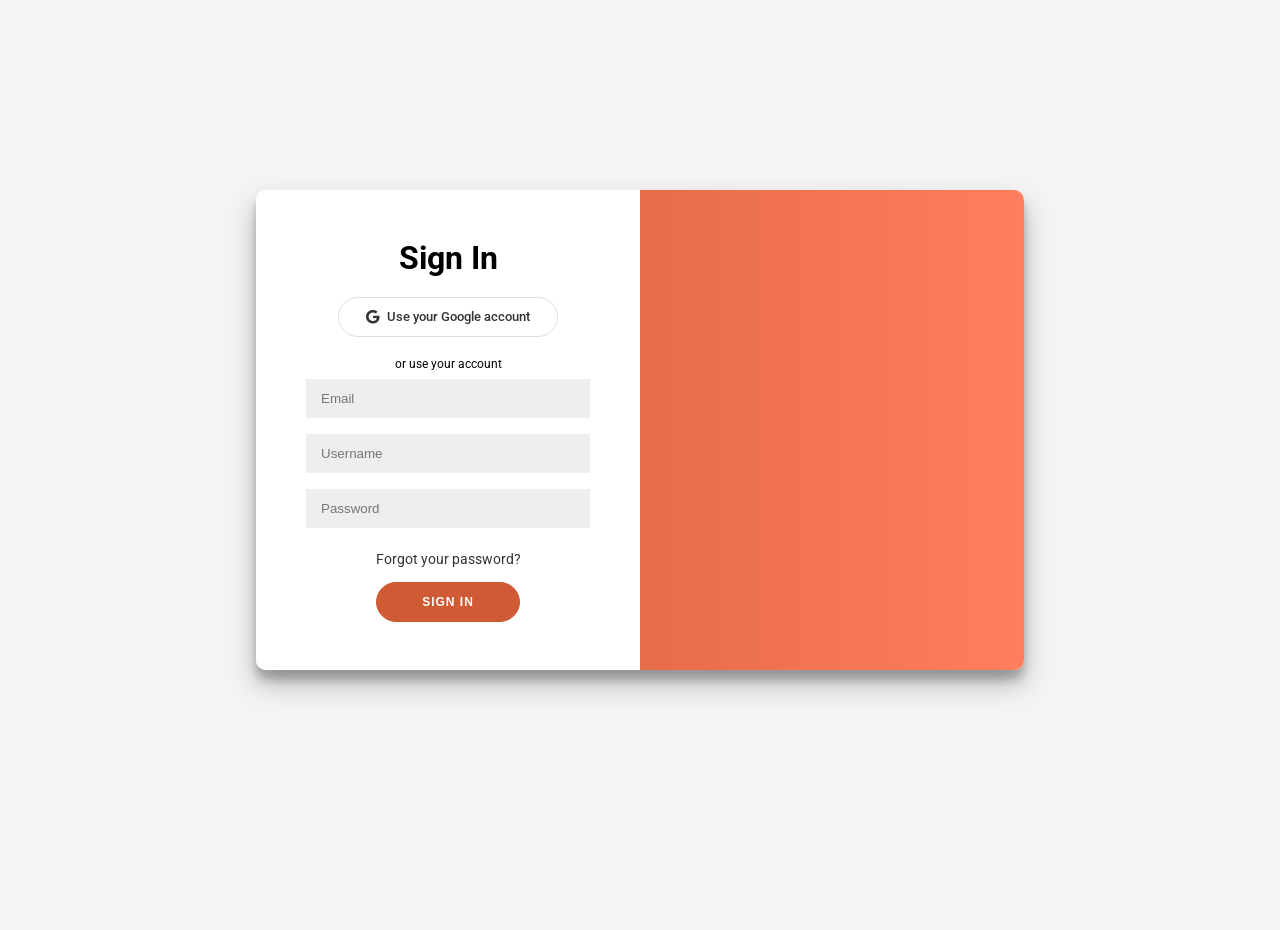
==== HTML/login.html @ 9bdcbca5 "Created the login page" ====
<!DOCTYPE html>
<html lang="en">
<head>
    <meta charset="UTF-8">
    <meta name="viewport" content="width=device-width, initial-scale=1.0">
    <title>SIGN UP/IN FORM | ENVY</title>
    <link rel="stylesheet" href="../CSS/style.css">
    <!-- font awesome -->
    <link rel="stylesheet" href="https://cdnjs.cloudflare.com/ajax/libs/font-awesome/5.15.3/css/all.min.css">
</head>
<body>
    <div class="container" id="container">
        <div class="form-container sign-up-container">
            <form action="#">
                <h1>Create Account</h1>
                <div class="social-container">
                    <a href="https://accounts.google.com/" class="social" target="_blank" rel="noopener noreferrer" aria-label="Continue with Google">
                        <i class="fab fa-google"></i>
                        <span>Use your Google account</span>
                    </a>
                </div>
                <span>or use email for registration</span>
                <input type="text" placeholder="Name" />
                <input type="text" placeholder="Username" />
                <input type="email" placeholder="Email" />
                <input type="password" placeholder="Password" />
                <button>Sign Up</button>
            </form>
        </div>

        <div class="form-container sign-in-container">
            <form action="#">
                <h1>Sign In</h1>
                <div class="social-container">
                    <a href="https://accounts.google.com/" class="social" target="_blank" rel="noopener noreferrer" aria-label="Continue with Google">
                        <i class="fab fa-google"></i>
                        <span>Use your Google account</span>
                    </a>
                </div>
                <span>or use your account</span>
                <input type="email" placeholder="Email" />
                <input type="text" placeholder="Username" />
                <input type="password" placeholder="Password" />
                <a href="#">Forgot your password?</a>
                <button>Sign In</button>
            </form>
        </div>

        <div class="overlay-container">
            <div class="overlay">
                <div class="overlay-panel overlay-left">
                    <h1>Welcome Back!</h1>
                    <p>To keep connected with us please login with your personal info</p>
                    <button class="ghost" id="signIn">Sign In</button>
                </div>
                <div class="overlay-panel overlay-right">
                    <h1>Hello, Employee!</h1>
                    <p>Enter your personal details and start yourjourney with us</p>
                    <button class="ghost" id="signUp">Sign Up</button>
                </div>
            </div>
        </div>
    </div>

    <script src="../JS/script.js"></script>
</body>
</html>
---- CSS/style.css ----
@import url('https://fonts.googleapis.com/css2?family=Roboto:wght@400;700&display=swap');

*{
    box-sizing: border-box;
}

body{
    background-color: #f4f4f4;
    display: flex;
    justify-content: center;
    align-items: center;
    flex-direction: column;
    font-family: 'Roboto', sans-serif;
    height: 100vh;
    margin: -20px 0 50px;
    overflow: hidden;

}

h1{
    font-weight: bold;
    margin: 0;
}

h2{
    text-align: center;
}

p{
    font-size: 14px;
    font-weight: 100;
    line-height: 20px;
    letter-spacing: 0.5px;
    margin: 20px 0 30px;
}

span{
    font-size: 12px;
}

a{
    color: #333;
    font-size: 14px;
    text-decoration: none;
    margin: 15px 0;
}

button {
    border-radius: 20px;
    border: 1px solid #D05A34;
    background-color: #D05A34;
    color: #fff;
    font-size: 12px;
    font-weight: bold;
    padding: 12px 45px;
    letter-spacing: 1px;
    text-transform: uppercase;
    transition: transform 80ms ease-in;

}
button:active{
    transform: scale(0.95);
}

button:focus{
    outline: none;
}

button.ghost{
    background-color: transparent;
    border-color: #fff;
}

form{
    background-color: #fff;
    display: flex;
    align-items: center;
    justify-content: center;
    flex-direction: column;
    padding: 0 50px;
    height: 100%;
    text-align: center;
}

input{
    background-color: #eee;
    border: none;
    padding: 12px 15px;
    margin: 8px 0;
    width: 100%;
}

.container{
    background-color: #fff;
    border-radius: 10px;
    box-shadow: 0 14px 28px rgba(0,0,0,0.25), 
                0 10px 10px rgba(0,0,0,0.22);
    position: relative;
    overflow: hidden;
    width: 768px;
    max-width: 100%;
    min-height: 480px;
}

.form-container{
    position: absolute;
    top: 0;
    height: 100%;
    width: 50%;
    transition: all 0.6s ease-in-out;
}

.sign-in-container{
    left: 0;
    z-index: 2;
}

.container.right-panel-active .sign-in-container{
    transform: translateX(100%);
}

.sign-up-container{
    left: 0;
    width: 50%;
    opacity: 0;
    z-index: 1;
}

.container.right-panel-active .sign-up-container{
    transform: translateX(100%);
    opacity: 1;
    z-index: 5;
    animation: show 0.6s;
}

@keyframes show{
    0%, 49.99%{
        opacity: 0;
        z-index: 1;
    }
    50%, 100%{
        opacity: 1;
        z-index: 5;
    }
}

.overlay-container{
    position: absolute;
    top: 0;
    left: 50%;
    width: 50%;
    height: 100%;
    overflow: hidden;
    transition: transform 0.6s ease-in-out;
    z-index: 100;
}

.container.right-panel-active .overlay-container{
    transform: translateX(-100%);
}

.overlay{
    background: #D05A34;
    background: -webkit-linear-gradient(to right, #D05A34, #FF7E5F);
    background: linear-gradient(to right, #D05A34, #FF7E5F);
    background-repeat: no-repeat;
    background-size: cover;
    background-position: 0 0;
    color: #fff;
    position: relative;
    left: -100%;
    height: 100%;
    width: 200%;
    transition: transform 0.6s ease-in-out;
     transform: translateX(0);
}

.container.right-panel-active .overlay{
    transform: translateX(50%);
}

.overlay-panel{
    position: absolute;
    display: flex;
    align-items: center;
    justify-content: center;
    flex-direction: column;
    padding: 0 40px;
    text-align: center;
    top: 0;
    height: 100%;
    width: 50%;
    transform: translateX(0);
    transition: transform 0.6s ease-in-out;
}

.overlay-left{
    transform: translateX(-20%);
}

.container.right-panel-active .overlay-left{
    transform: translateX(0);
}

.container.right-panel-active .overlay-right{
    transform: translateX(20%);
}

.social-container{
    margin: 20px 0;
}

.social-container a{
    border: 1px solid #DDDDDD;
    border-radius: 20px;
    display: inline-flex;
    justify-content: center;
    align-items: center;
    gap: 8px;
    margin: 0 5px;
    padding: 0 18px;
    height: 40px;
    min-width: 220px;
    color: #333;
    font-weight: 500;
}

.social-container a span {
    font-size: 13px;
    margin: 0;
}
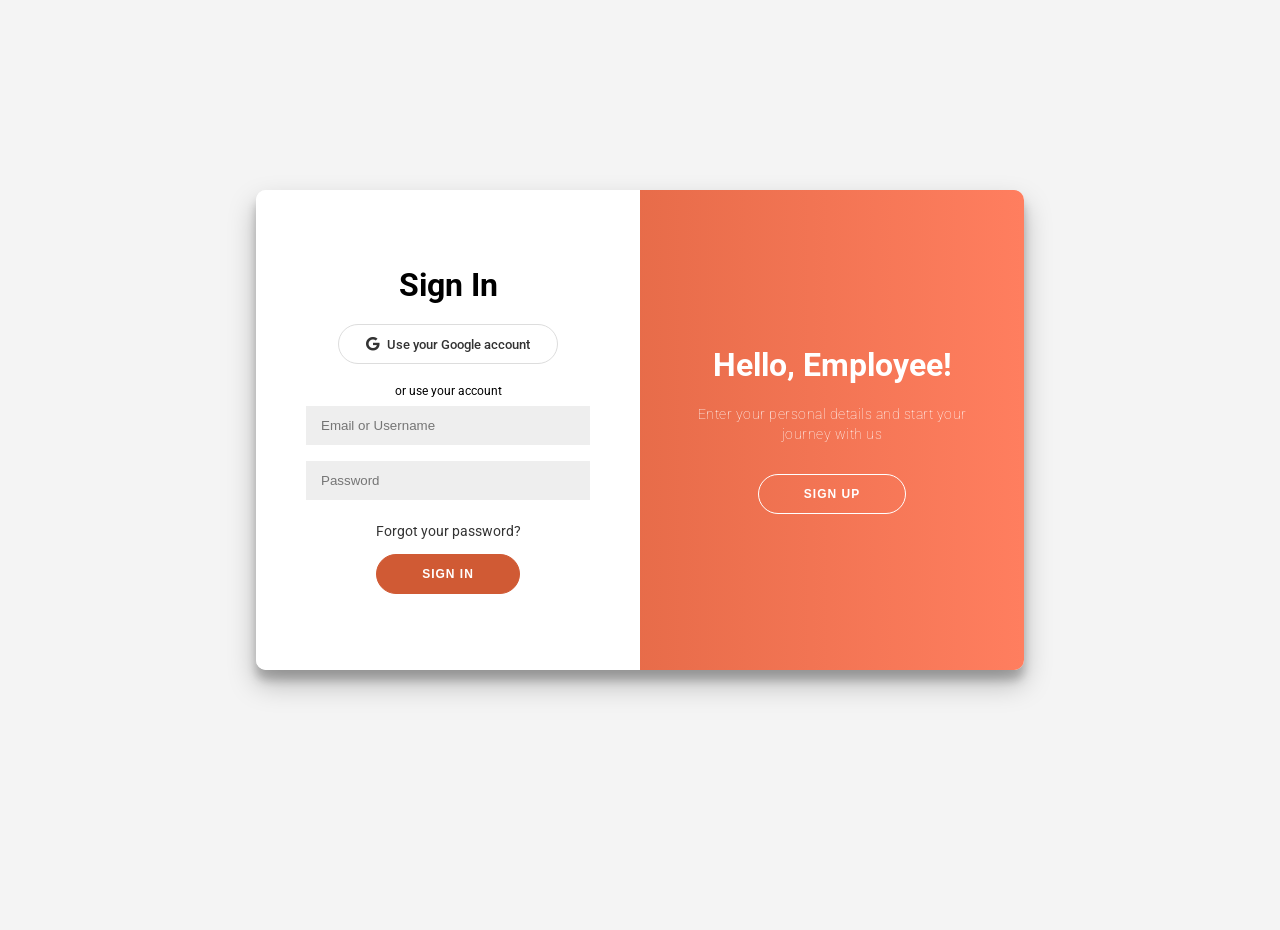
==== commit 42ed8c77: "employee side done" ====
--- a/HTML/login.html
+++ b/HTML/login.html
@@ -10,8 +10,9 @@
 </head>
 <body>
     <div class="container" id="container">
+        <!-- Sign-up form panel -->
         <div class="form-container sign-up-container">
-            <form action="#">
+            <form action="#" id="signUpForm">
                 <h1>Create Account</h1>
                 <div class="social-container">
                     <a href="https://accounts.google.com/" class="social" target="_blank" rel="noopener noreferrer" aria-label="Continue with Google">
@@ -28,8 +29,9 @@
             </form>
         </div>
 
+        <!-- Sign-in form panel -->
         <div class="form-container sign-in-container">
-            <form action="#">
+            <form action="#" id="signInForm">
                 <h1>Sign In</h1>
                 <div class="social-container">
                     <a href="https://accounts.google.com/" class="social" target="_blank" rel="noopener noreferrer" aria-label="Continue with Google">
@@ -38,14 +40,14 @@
                     </a>
                 </div>
                 <span>or use your account</span>
-                <input type="email" placeholder="Email" />
-                <input type="text" placeholder="Username" />
+                <input type="text" placeholder="Email or Username" />
                 <input type="password" placeholder="Password" />
                 <a href="#">Forgot your password?</a>
                 <button>Sign In</button>
             </form>
         </div>
 
+        <!-- Sliding welcome panel for switching forms -->
         <div class="overlay-container">
             <div class="overlay">
                 <div class="overlay-panel overlay-left">
@@ -55,13 +57,14 @@
                 </div>
                 <div class="overlay-panel overlay-right">
                     <h1>Hello, Employee!</h1>
-                    <p>Enter your personal details and start yourjourney with us</p>
+                    <p>Enter your personal details and start your journey with us</p>
                     <button class="ghost" id="signUp">Sign Up</button>
                 </div>
             </div>
         </div>
     </div>
 
+    <!-- Shared page JavaScript -->
     <script src="../JS/script.js"></script>
 </body>
 </html>
--- a/CSS/style.css
+++ b/CSS/style.css
@@ -1,5 +1,22 @@
 @import url('https://fonts.googleapis.com/css2?family=Roboto:wght@400;700&display=swap');
 
+/* Shared colors, spacing, and component values */
+:root{
+    --red:#D05A34;
+    --red-dark:#B84725;
+    --red-light:#FCEDE8;
+    --navy:#333333;
+    --navy-soft:#555555;
+    --bg-panel:#EEEEEE;
+    --bg-page:#F4F4F4;
+    --white:#FFFFFF;
+    --text-muted:#8A8D9B;
+    --border:#DDDDDD;
+    --radius:16px;
+    --shadow:0 6px 18px rgba(20,20,40,0.05);
+}
+
+/* Login page base styles */
 *{
     box-sizing: border-box;
 }
@@ -90,6 +107,7 @@
     width: 100%;
 }
 
+/* Login form layout and sliding transition */
 .container{
     background-color: #fff;
     border-radius: 10px;
@@ -195,7 +213,12 @@
 }
 
 .overlay-left{
+    left: 0;
     transform: translateX(-20%);
+}
+
+.overlay-right{
+    right: 0;
 }
 
 .container.right-panel-active .overlay-left{
@@ -228,4 +251,372 @@
 .social-container a span {
     font-size: 13px;
     margin: 0;
+}
+
+/* Employee dashboard */
+.app{display:grid;grid-template-columns:260px minmax(0,1fr) 300px;min-height:100vh;background:var(--bg-page);color:var(--navy);font-family:'Inter','Roboto',sans-serif}
+body:has(.app){display:block;height:auto;margin:0;overflow:auto}
+.app main{padding:28px 36px 40px;overflow-x:hidden}.app button,.app input{font-family:inherit}.sidebar,.users-panel{background:var(--white)}
+.sidebar{position:sticky;top:0;height:100vh;padding:28px 20px;display:flex;flex-direction:column;align-self:start;border-right:1px solid var(--border);overflow-y:auto}.logo{display:flex;align-items:center;padding:0 8px;margin-bottom:36px}.logo img{display:block;width:min(100%,190px);height:auto;max-height:58px;object-fit:contain;object-position:left center}
+#nav{display:flex;flex-direction:column;gap:3px;flex:1}.app .nav-item{display:flex;align-items:center;gap:13px;padding:11px 14px;border-radius:8px;color:var(--navy-soft);font-size:15px;font-weight:500;cursor:pointer;text-decoration:none}.app .nav-item:hover{background:#F5F5F7}.app .nav-item svg{width:19px;height:19px;stroke:#7A7D8D}.app .nav-item.active{background:var(--red-light);color:var(--red);font-weight:700}.app .nav-item.active svg{stroke:var(--red)}
+.user-card{display:flex;align-items:center;gap:12px;flex-shrink:0;padding-top:18px;border-top:1px solid var(--border);margin-top:16px}.app .avatar{width:38px;height:38px;border-radius:50%;background:linear-gradient(135deg,#3a3f55,#20233a);position:relative;flex-shrink:0}.app .status-dot{width:9px;height:9px;border-radius:50%;background:#2ECC71;position:absolute;bottom:0;right:0;border:2px solid var(--white)}.user-meta{flex:1}.user-meta .name{font-weight:700}.user-meta .id{font-size:12px;color:var(--text-muted)}.user-icons{display:flex;gap:6px;color:var(--text-muted)}.user-icons svg{width:17px;height:17px;stroke:currentColor}
+.topbar{display:flex;align-items:center;justify-content:space-between;margin-bottom:28px}.breadcrumb{font-size:12px;font-weight:700;letter-spacing:1px;color:var(--text-muted)}.breadcrumb .sep{color:#C7C8D0}.top-actions{display:flex;align-items:center;gap:14px}.search{display:flex;align-items:center;gap:8px;background:var(--white);border:1px solid var(--border);border-radius:8px;padding:9px 14px;width:220px}.search input{border:0;outline:0;width:100%;background:transparent;color:var(--navy)}.search svg{width:16px;height:16px;stroke:#B7B9C4}.icon-btn{width:18px;height:18px;padding:9px;box-sizing:content-box;stroke:var(--navy-soft)}
+.stats{display:grid;grid-template-columns:repeat(4,1fr);gap:18px;margin-bottom:24px}.stat-card,.panel,.calendar-panel{background:var(--white);border:1px solid var(--border);border-radius:14px;box-shadow:var(--shadow)}.stat-card{padding:20px;display:flex;align-items:center;gap:16px}.stat-icon{width:46px;height:46px;border-radius:12px;background:var(--red-light);display:flex;align-items:center;justify-content:center}.stat-icon svg{width:20px;height:20px;stroke:var(--red)}.stat-value{font-size:24px;font-weight:800}.stat-label{font-weight:600}.stat-sub{font-size:12px;color:var(--text-muted)}
+.content-row{display:grid;grid-template-columns:minmax(0,1fr) 380px;gap:18px;margin-bottom:18px}.panel{padding:24px}.panel h2{margin:0 0 18px;font-size:17px}.task-item{border-left:3px solid var(--red);padding:3px 0 3px 14px;margin-bottom:18px}.task-title{font-weight:700}.task-time{font-size:13px;color:var(--text-muted)}.view-all{float:right;color:var(--red);font-weight:700;text-decoration:none}.calendar-panel{padding:22px;display:flex;align-items:center;justify-content:center}.cal-inner{width:100%;background:var(--bg-page);border-radius:8px;padding:16px 18px 20px}.cal-header{display:flex;align-items:center;justify-content:space-between;margin-bottom:14px}.cal-header button{border:0;background:transparent;color:#B7B9C4;font-size:16px;cursor:pointer}.cal-grid{display:grid;grid-template-columns:repeat(7,1fr);row-gap:8px;text-align:center}.cal-grid .dow{font-size:10px;font-weight:700;color:#B7B9C4}.cal-grid .day{padding:7px 0;border-radius:50%}.cal-grid .day.muted{color:#D0D1D8}.cal-grid .day.today{background:var(--red);color:var(--white);font-weight:700}
+.tickets-panel{grid-column:1/-1}.app table{width:100%;border-collapse:separate;border-spacing:0}.app thead th{background:var(--red);color:var(--white);text-align:left;padding:13px 16px;font-size:12px}.app tbody td{padding:14px 16px;border-bottom:1px solid var(--border);font-size:14px}.status-pill{display:inline-flex;padding:5px 11px;border-radius:20px;font-size:12px;font-weight:700}.status-new{background:#E4EEFF;color:#2F6FEB}.status-open{background:#FDF3D6;color:#C99A11}.status-progress{background:#FCE3E3;color:var(--red)}.status-close{background:#DDF5E7;color:#1FA157}.users-panel{padding:28px 22px;border-left:1px solid var(--border)}.users-group{margin-bottom:26px}.users-group h3{font-size:12px;color:#B7B9C4;margin:0 0 14px}.user-row{display:flex;align-items:center;gap:12px;padding:7px 8px}.user-row .avatar{width:34px;height:34px}.user-row span{font-size:14px;font-weight:600}.user-row .status-dot.busy{background:#F2994A}.user-row .status-dot.off{background:#C7C8D0}
+.cal-page-title,.files-page-title{color:var(--navy);font-weight:800}.cal-page-title{text-align:center}.cal-legend{display:flex;justify-content:center;gap:24px;margin-bottom:20px}.cal-legend-item{display:flex;align-items:center;gap:8px;font-size:13px}.cal-legend-swatch{width:12px;height:12px;border-radius:4px}.cal-legend-swatch.regular,.cal-cell.holiday-regular{background:#F97066}.cal-legend-swatch.special,.cal-cell.holiday-special{background:#FDBA74}.cal-full-table{width:100%;background:var(--white);table-layout:fixed;border:1px solid var(--border)}.cal-cell{height:112px;vertical-align:top;padding:10px 12px;border:1px solid var(--border)}.cal-cell.muted{background:#FAFAFB;color:#C7C8D0}.cal-cell-date{font-weight:600}.cal-cell-today{display:inline-flex;align-items:center;justify-content:center;width:26px;height:26px;border-radius:50%;background:var(--navy);color:var(--white)}.cal-cell-event{margin-top:6px;font-size:12px;font-weight:700}.cal-nav-arrows{display:flex;justify-content:center;gap:20px;margin-top:22px}.cal-arrow-btn{width:38px;height:38px;border:0;border-radius:50%;background:var(--white);color:var(--red);cursor:pointer}
+.files-page-title{font-size:30px}.storage-banner,.file-row,.tickets-header-bar{background:var(--white);border:1px solid var(--border);border-radius:14px}.storage-banner{display:flex;align-items:center;max-width:780px;margin-bottom:22px;overflow:hidden}.storage-bar-track{width:110px;height:64px;background:var(--red)}.storage-text{padding:0 22px;font-weight:600}.files-actions,.files-buttons{display:flex;gap:12px;margin-bottom:22px}.files-action-btn{width:50px;height:50px;border:0;border-radius:8px;background:var(--red);color:var(--white)}.files-action-btn svg{width:21px;height:21px}.files-list-wrap{background:var(--bg-panel);border-radius:18px;padding:12px;margin-bottom:22px}.files-list{display:flex;flex-direction:column;gap:10px}.file-row{display:flex;align-items:center;gap:16px;padding:14px 18px}.file-icon{width:38px;height:38px;border-radius:9px;display:flex;align-items:center;justify-content:center;font-size:10px;font-weight:800}.file-meta{flex:1}.file-name{font-weight:700}.file-sub{font-size:12px;color:var(--text-muted)}.file-menu-btn{border:0;background:transparent;color:#B7B9C4}.file-menu-btn svg{width:19px;height:19px}.btn-save,.btn-cancel,.create-ticket-btn{border:0;border-radius:8px;background:var(--red);color:var(--white);padding:13px 26px;font-weight:700}
+.tickets-header-bar{display:flex;justify-content:space-between;align-items:center;max-width:520px;padding:16px 20px;margin-bottom:24px}.tickets-header-title{font-size:18px;font-weight:800}.tickets-full-table{border-spacing:0 10px}.tickets-full-table thead th{background:transparent;color:var(--red)}.tickets-full-table tbody tr{background:var(--white)}.status-dot-cell{display:inline-block;width:20px;height:20px;border-radius:50%}.status-green{background:#2ECC71}.status-orange{background:#F2994A}.status-red{background:#EB4B4B}.ticket-edit-btn{width:32px;height:32px;border:0;border-radius:50%;background:var(--navy);color:var(--white)}
+.msg-shell,.company-detail-shell{display:grid;min-height:0;height:calc(100vh - 160px);background:var(--white);border:1px solid var(--border);border-radius:18px;overflow:hidden}.msg-shell{grid-template-columns:280px 1fr}.msg-sidebar,.company-channel-sidebar{min-height:0;background:var(--bg-page);padding:18px 14px;border-right:1px solid var(--border);overflow-y:auto}.msg-find-input{width:100%;padding:10px 14px;border:1px solid var(--border);border-radius:8px}.msg-nav-item,.msg-dm-row{display:flex;align-items:center;gap:10px;padding:10px;border-radius:8px;cursor:pointer}.msg-nav-item.active,.msg-dm-row.active{background:var(--white);color:var(--red)}.msg-dm-header{display:flex;justify-content:space-between;margin:20px 6px 10px;font-size:11px;color:#A5A7B3}.msg-dm-list{display:flex;flex-direction:column;gap:2px}.msg-dm-avatar{width:38px;height:38px;border-radius:50%;position:relative}.msg-dm-name{font-weight:700}.msg-dm-sub{font-size:12px;color:var(--text-muted)}.msg-panel,.company-channel-main{display:flex;flex-direction:column;min-width:0;min-height:0;background:var(--bg-page)}.msg-panel-topbar{display:flex;justify-content:space-between;padding:15px 22px;background:var(--white);border-bottom:1px solid var(--border)}.msg-panel-body,.channel-messages{min-height:0;flex:1;overflow-y:auto;padding:36px}.msg-intro-avatar{width:76px;height:76px;border-radius:50%;background:linear-gradient(135deg,#D9455F,#8A2A3A)}.msg-intro-name{font-size:26px;font-weight:800;margin-top:16px}.msg-panel-input-row{display:flex;gap:12px;padding:16px 22px}.msg-input{flex:1;padding:12px 16px;border:1px solid var(--border);border-radius:8px}
+.companies-grid{display:grid;grid-template-columns:repeat(2,1fr);gap:22px;max-width:1100px}.company-card{background:var(--white);border:1px solid var(--border);border-radius:14px;overflow:hidden;cursor:pointer}.company-card-banner{height:200px;display:flex;flex-direction:column;align-items:center;justify-content:center;gap:6px}.company-card-banner-title{color:var(--white);font-size:26px;font-weight:800}.company-card-banner-sub{color:rgba(255,255,255,.85);font-size:11px;font-weight:700;letter-spacing:2px}.company-card-footer{background:var(--bg-panel);padding:16px 20px;text-align:center;font-weight:800}.company-detail-shell{grid-template-columns:300px 1fr}.company-banner-card{padding:26px 16px;text-align:center}.channel-groups{padding:14px 10px}.channel-group-label{padding:6px 10px;font-size:11px;color:#A5A7B3}.channel-item{display:flex;align-items:center;gap:9px;padding:8px 10px;border-radius:8px;cursor:pointer}.channel-item.active{background:var(--white)}.channel-icon{width:16px;height:16px}.channel-item-name{flex:1}.channel-badge{background:var(--red);color:var(--white);padding:2px 6px;border-radius:8px;font-size:10px}.channel-header{padding:28px 32px 18px;border-bottom:1px solid var(--border)}.channel-header h2{margin:0 0 8px}.channel-header p{margin:0;color:var(--navy-soft)}.channel-msg{display:flex;gap:14px}.channel-msg-avatar{width:40px;height:40px;border-radius:50%}.channel-msg-meta{display:flex;gap:8px;align-items:center}.channel-msg-author{font-weight:700}.channel-msg-time,.channel-msg-edited{font-size:11px;color:var(--text-muted)}.channel-embed{max-width:560px;padding:14px 18px;background:var(--navy);color:#DCDDE6;border-left:4px solid var(--red)}.channel-mention{color:#FF8A9B}.channel-tag-row{display:flex;gap:8px;flex-wrap:wrap;margin-top:12px}.channel-tag-btn{border:0;border-radius:8px;padding:8px 14px;background:var(--navy-soft);color:var(--white)}.channel-input-row{padding:14px 32px 20px}.channel-input-row span{display:block;padding:12px 16px;background:var(--white);border:1px solid var(--border);border-radius:8px;color:var(--text-muted)}
+@media (max-width:1200px){.app{grid-template-columns:220px 1fr}.app .users-panel{display:none}}@media (max-width:900px){.app{grid-template-columns:1fr}.app .sidebar{display:none}.app main{padding:20px}.content-row{grid-template-columns:1fr}.stats{grid-template-columns:repeat(2,1fr)}.companies-grid{grid-template-columns:1fr}.company-detail-shell,.msg-shell{grid-template-columns:1fr;height:calc(100vh - 120px);min-height:0}.company-channel-sidebar,.msg-sidebar{display:none}.cal-cell{height:70px;padding:6px 8px}.storage-banner{flex-direction:column;align-items:stretch}.storage-bar-track{width:100%;height:36px}}
+
+/* Responsive dashboard layout */
+.app main{min-width:0;min-height:100vh}
+.page{min-width:0}
+.panel,.calendar-panel,.stat-card,.company-card,.tickets-header-bar,.storage-banner{transition:border-color .2s ease,box-shadow .2s ease}
+.panel:hover,.calendar-panel:hover,.stat-card:hover,.company-card:hover{border-color:#D4D5DC;box-shadow:0 10px 26px rgba(20,20,40,.08)}
+.app button{cursor:pointer}
+.app button:focus-visible,.app .nav-item:focus-visible{outline:3px solid rgba(208,90,52,.22);outline-offset:2px}
+.tickets-panel,.tickets-full-table{max-width:100%;overflow-x:auto}
+.tickets-panel table,.tickets-full-table{min-width:680px}
+.cal-full-table{min-width:680px}
+.files-list-wrap{max-width:100%;overflow-x:auto}
+
+/* Messages page */
+/*
+.msg-shell,.company-detail-shell{display:grid;min-height:0;height:calc(100vh - 160px);background:var(--white);border:1px solid var(--border);border-radius:18px;overflow:hidden}.msg-shell{grid-template-columns:280px 1fr}.msg-sidebar,.company-channel-sidebar{min-height:0;background:var(--bg-page);padding:18px 14px;border-right:1px solid var(--border);overflow-y:auto}.msg-find-input{width:100%;padding:10px 14px;border:1px solid var(--border)}
+*/
+.msg-shell{box-shadow:0 12px 30px rgba(20,20,40,.06)}
+.msg-nav-item svg,.msg-panel-actions>svg,.msg-panel-search svg,.msg-input-actions svg{width:18px;height:18px;flex:0 0 18px;stroke:currentColor}
+.msg-sidebar{color:var(--navy-soft)}
+.msg-find-input,.msg-panel-search input{font-size:13px;outline:0}
+.msg-nav-item{font-size:13px;font-weight:600}
+.msg-nav-item.active{box-shadow:0 1px 3px rgba(20,20,40,.05)}
+.msg-dm-row{min-height:56px;font-size:13px}
+.msg-dm-row:hover{background:rgba(255,255,255,.7)}
+.msg-panel{background:#FAFAFC}
+.msg-panel-topbar{align-items:center;min-height:60px;box-shadow:0 1px 0 rgba(20,20,40,.03)}
+.msg-panel-title{display:flex;align-items:center;gap:6px;font-size:15px;font-weight:700;white-space:nowrap}
+.msg-at{color:var(--red);font-weight:800}
+.msg-online-dot{width:8px;height:8px;border-radius:50%;background:#2ECC71}
+.msg-panel-actions{display:flex;align-items:center;gap:14px;color:var(--text-muted)}
+.msg-panel-actions>svg{cursor:pointer}
+.msg-panel-actions>svg:hover{color:var(--red)}
+.msg-panel-search{display:flex;align-items:center;gap:8px;width:138px;padding:8px 10px;border:1px solid var(--border);border-radius:8px;background:var(--bg-page)}
+.msg-panel-search input{width:100%;padding:0;margin:0;background:transparent;border:0;color:var(--navy)}
+.msg-panel-search svg{width:15px;height:15px;flex-basis:15px}
+.msg-panel-body{display:flex;align-items:center;background:linear-gradient(180deg,#FAFAFC 0%,#F5F5F8 100%)}
+.msg-intro{width:100%;max-width:520px;padding:28px 0}
+.msg-intro-avatar{width:72px;height:72px;box-shadow:0 8px 18px rgba(45,35,70,.16)}
+.msg-intro-name{font-size:24px;color:var(--navy);line-height:1.1}
+.msg-intro-sub{max-width:420px;margin-top:10px;color:var(--text-muted);line-height:1.6}
+.msg-intro-row{display:flex;align-items:center;gap:10px;flex-wrap:wrap;margin-top:20px}
+.msg-mutual-avatars{display:flex}
+.mutual-dot{width:22px;height:22px;border:2px solid var(--bg-page);border-radius:50%;margin-left:-5px}
+.mutual-dot:first-child{margin-left:0}
+.msg-mutual-text,.msg-dot-sep{color:var(--text-muted);font-size:12px}
+.msg-add-friend-btn,.msg-block-btn{border:0;border-radius:7px;padding:8px 12px;font-size:11px;letter-spacing:.3px;text-transform:none}
+.msg-add-friend-btn{background:var(--red);color:var(--white)}
+.msg-block-btn{background:#E8E8ED;color:var(--navy-soft)}
+.msg-panel-input-row{align-items:center;border-top:1px solid var(--border);background:var(--white)}
+.msg-plus-btn{width:34px;height:34px;padding:0;border:0;border-radius:50%;background:var(--red);color:var(--white);font-size:20px;line-height:1}
+.msg-input{margin:0;background:var(--bg-page);font-size:13px;outline:0}
+.msg-input:focus,.msg-find-input:focus,.msg-panel-search:focus-within{border-color:#D9A08E;box-shadow:0 0 0 3px rgba(208,90,52,.08)}
+.msg-input-actions{display:flex;align-items:center;gap:12px;color:var(--text-muted)}
+.msg-gif-btn{font-size:10px;font-weight:800;color:var(--text-muted)}
+
+/* Stable calendar and topbar controls */
+.top-actions{flex-wrap:nowrap;min-width:0}
+.search{flex:0 1 220px;min-width:0;height:38px}
+.search input{height:18px;margin:0;padding:0;line-height:18px;font-size:13px}
+.icon-btn{width:18px;height:18px;flex:0 0 18px;padding:0}
+.cal-header button{width:26px;height:26px;padding:0;border:0;border-radius:50%;line-height:1;text-transform:none;letter-spacing:0}
+.content-row .cal-grid .day{width:28px;height:28px;padding:0;justify-self:center;display:flex;align-items:center;justify-content:center;border-radius:50%;line-height:1}
+.content-row .cal-grid .day.today{width:28px;height:28px}
+
+@media (max-width:1200px){
+    .app{grid-template-columns:220px minmax(0,1fr)}
+    .app main{padding:24px 28px 36px}
+    .content-row{grid-template-columns:minmax(0,1fr) 320px}
+    .company-detail-shell{grid-template-columns:260px minmax(0,1fr)}
+}
+
+@media (max-width:900px){
+    .app{display:block;min-height:100vh}
+    .app .sidebar{position:sticky;top:0;z-index:20;display:flex;width:100%;height:auto;min-height:72px;flex-direction:row;align-items:center;gap:16px;padding:12px 16px;border-right:0;border-bottom:1px solid var(--border);box-shadow:0 4px 16px rgba(20,20,40,.06);overflow:visible}
+    .logo{flex-shrink:0;padding:0;margin:0}
+    .logo img{width:180px;max-height:54px}
+    #nav{flex:1;flex-direction:row;gap:4px;min-width:0;overflow-x:auto;scrollbar-width:none}
+    #nav::-webkit-scrollbar{display:none}
+    .app .nav-item{flex:0 0 auto;padding:10px 11px;font-size:13px;gap:7px;white-space:nowrap}
+    .app .nav-item svg{width:17px;height:17px}
+    .user-card{gap:0;padding:0;margin:0;border:0}
+    .user-meta,.user-icons{display:none}
+    .app main{padding:20px 16px 32px;min-height:0}
+    .topbar{align-items:flex-start;gap:16px;flex-wrap:wrap;margin-bottom:22px}
+    .breadcrumb{padding-top:8px}
+    .top-actions{flex:1;justify-content:flex-end;min-width:260px}
+    .search{flex:1;min-width:140px;max-width:260px}
+    .stats{grid-template-columns:repeat(2,minmax(0,1fr));gap:12px}
+    .stat-card{padding:16px 14px;gap:11px}
+    .stat-icon{width:40px;height:40px;flex-shrink:0}
+    .stat-value{font-size:21px}
+    .stat-label{font-size:13px}
+    .stat-sub{font-size:11px}
+    .content-row{grid-template-columns:1fr;gap:14px}
+    .panel,.calendar-panel{padding:18px}
+    .companies-grid{grid-template-columns:1fr;gap:16px}
+    .company-card-banner{height:156px}
+    .company-detail-shell,.msg-shell{height:calc(100vh - 112px);border-radius:12px}
+    .channel-header{padding:20px 18px 14px}
+    .channel-messages,.msg-panel-body{padding:22px 18px}
+    .channel-input-row{padding:12px 18px 16px}
+    .cal-page-title{font-size:25px}
+    .cal-legend{gap:12px;flex-wrap:wrap}
+    .cal-full-table{min-width:620px}
+    .files-page-title{font-size:25px}
+    .tickets-header-bar{max-width:none}
+}
+
+@media (max-width:520px){
+    .app .sidebar{gap:10px;padding:10px 12px}
+    .logo img{width:180px;max-width:100%;max-height:48px}
+    .app .nav-item{padding:9px}
+    .app .nav-item svg{width:18px;height:18px}
+    .top-actions{min-width:100%;justify-content:stretch}
+    .search{max-width:none}
+    .top-actions>.icon-btn{display:none}
+    .stats{grid-template-columns:1fr 1fr}
+    .stat-card{align-items:flex-start;min-width:0}
+    .stat-card>div:last-child{min-width:0}
+    .stat-label,.stat-sub{white-space:normal}
+    .storage-text{padding:14px 16px}
+    .files-buttons{flex-wrap:wrap}
+    .files-buttons button{flex:1;min-width:140px}
+    .tickets-header-bar{align-items:flex-start;gap:12px;flex-wrap:wrap}
+    .tickets-header-bar .create-ticket-btn{width:100%}
+    .tickets-full-table th,.tickets-full-table td{min-width:0;white-space:normal;word-break:break-word}
+    .tickets-full-table .ticket-edit-btn{width:24px;height:24px;padding:0;font-size:7px;letter-spacing:0}
+    .msg-panel-topbar{padding:13px 16px}
+    .msg-shell{display:flex;flex-direction:column;height:calc(100vh - 112px)}
+    .msg-sidebar{display:flex;flex:0 0 250px;flex-direction:column;min-height:0;padding:12px;border-right:0;border-bottom:1px solid var(--border);overflow-y:auto}
+    .msg-panel{flex:1;min-height:0}
+    .msg-panel-actions>svg{display:none}
+    .msg-panel-search{flex:1}
+}
+
+@media (max-width:900px){
+    .top-actions{width:100%;flex-wrap:nowrap}
+    .search{flex:1 1 auto;width:auto}
+}
+
+/* Keep each workspace inside the viewport */
+.app{height:100vh;min-height:0;overflow:hidden}
+.app main{height:100vh;min-height:0;overflow-y:auto;overflow-x:hidden}
+.users-panel{height:100vh;overflow-y:auto}
+.app main{padding:20px 32px 20px}
+.topbar{margin-bottom:14px}
+.stats{gap:14px;margin-bottom:16px}
+.stat-card{height:76px;padding:10px 14px}
+.stat-icon{width:40px;height:40px}
+.content-row{align-items:start;gap:14px;margin-bottom:14px}
+.panel{padding:18px}
+.panel h2{margin-bottom:13px}
+.task-item{margin-bottom:12px}
+.calendar-panel{height:max-content;padding:16px}
+.cal-inner{padding:12px 14px 14px}
+.cal-grid{row-gap:4px}
+.cal-grid .day{padding:5px 0}
+.content-row .calendar-panel{padding:10px}
+.content-row .cal-inner{padding:8px 10px 9px}
+.content-row .cal-header{margin-bottom:6px}
+.content-row .cal-grid{row-gap:1px}
+.content-row .cal-grid .day{padding:2px 0}
+.tickets-panel tbody td{padding:10px 14px}
+.cal-cell{height:82px;padding:7px 9px}
+.cal-nav-arrows{margin-top:14px}
+.files-page-title{font-size:27px}
+.storage-banner{margin-bottom:14px}
+.storage-bar-track{height:50px}
+.files-actions{margin-bottom:14px}
+.files-list-wrap{margin-bottom:14px;padding:9px}
+.file-row{padding:10px 14px}
+.files-buttons{margin-bottom:0}
+
+/* Dashboard dark mode */
+.app.dark-mode{
+    --bg-page:#1B1D24;
+    --bg-panel:#252832;
+    --white:#252832;
+    --navy:#F1F2F6;
+    --navy-soft:#C4C7D0;
+    --text-muted:#969BAA;
+    --border:#3A3E4B;
+    --red-light:#422A25;
+    --shadow:0 8px 22px rgba(0,0,0,.18);
+}
+.app.dark-mode .search,
+.app.dark-mode .msg-panel-topbar,
+.app.dark-mode .msg-panel-input-row,
+.app.dark-mode .file-row,
+.app.dark-mode .storage-banner,
+.app.dark-mode .tickets-header-bar,
+.app.dark-mode .company-card,
+.app.dark-mode .panel,
+.app.dark-mode .calendar-panel,
+.app.dark-mode .stat-card,
+.app.dark-mode .task-modal,
+.app.dark-mode .mobile-profile{background:var(--white);color:var(--navy)}
+.app.dark-mode .cal-inner,
+.app.dark-mode .msg-panel,
+.app.dark-mode .msg-panel-body{background:#20232B}
+.app.dark-mode .msg-sidebar,
+.app.dark-mode .company-channel-sidebar,
+.app.dark-mode .task-modal-footer{background:#20232B}
+.app.dark-mode .msg-panel-search,
+.app.dark-mode .msg-input,
+.app.dark-mode .channel-input-row span{background:#2B2F39;color:var(--navy)}
+.app.dark-mode .app thead th{color:var(--white)}
+.app.dark-mode .company-card-footer{background:#2B2F39;color:var(--navy)}
+.app.dark-mode .task-pagination button{background:#2B2F39;color:var(--navy);border-color:var(--border)}
+.theme-toggle{display:inline-flex;align-items:center;justify-content:center;border:0;background:transparent;color:var(--navy);border-radius:8px}
+.theme-toggle:hover{background:var(--bg-panel);color:var(--red)}
+.theme-toggle svg{width:18px;height:18px}
+.tickets-header-bar{padding:12px 16px;margin-bottom:12px}
+.tickets-full-table{border-spacing:0 5px}
+.tickets-full-table tbody td{padding:9px 14px}
+.companies-grid{gap:14px}
+.company-card-banner{height:150px}
+
+@media (max-width:900px){
+    .app{height:auto;min-height:100vh;overflow:visible}
+    .app main{height:auto;min-height:calc(100vh - 87px);overflow:visible}
+    .users-panel{height:auto}
+    .cal-cell{height:64px}
+    .cal-full-table,.tickets-full-table,.tickets-panel table{min-width:0;width:100%;table-layout:fixed}
+    .cal-full-table th,.cal-full-table td,.tickets-full-table th,.tickets-full-table td,.tickets-panel th,.tickets-panel td{padding:6px 4px;font-size:10px;overflow-wrap:anywhere}
+    .cal-cell{height:72px;padding:5px 3px}
+    .cal-cell-event{font-size:9px;line-height:1.15}
+}
+
+@media (max-width:1400px) and (min-width:901px){
+    .app{grid-template-columns:240px minmax(0,1fr)}
+    .app .users-panel{display:none}
+    .app main{padding-left:32px;padding-right:32px}
+}
+
+@media (min-width:901px){
+    .app main{padding-top:16px;padding-bottom:10px}
+    .topbar{margin-bottom:8px}
+    .stats{margin-bottom:12px}
+    .stat-card{height:auto;min-height:82px;padding:12px 14px;align-items:center}
+    .stat-card>div:last-child{min-width:0}
+    .stat-icon{width:40px;height:40px;flex:0 0 40px}
+    .stat-value{line-height:1.05}
+    .stat-label{font-size:13px;line-height:1.2}
+    .stat-sub{font-size:11px;line-height:1.2}
+    .content-row{margin-bottom:12px}
+    .content-row .calendar-panel{padding:8px}
+    .content-row .cal-inner{padding:6px 8px 7px}
+    .content-row .cal-header{margin-bottom:4px}
+    .content-row .cal-grid .day{padding:1px 0}
+    .tickets-panel{padding:14px}
+    .tickets-panel h2{margin-bottom:8px}
+    .tickets-panel tbody td{padding:7px 12px}
+    .files-list{gap:4px}
+    .file-row{padding:6px 12px}
+}
+
+/* Company directory cards */
+.companies-grid{grid-template-columns:repeat(2,minmax(280px,1fr));gap:18px;width:100%;max-width:960px;margin:0 auto}
+.company-card{border-radius:12px;box-shadow:var(--shadow);transition:transform .2s ease,box-shadow .2s ease,border-color .2s ease}
+.company-card:hover{transform:translateY(-2px);border-color:#D9A08E;box-shadow:0 10px 24px rgba(20,20,40,.1)}
+.company-card-banner{height:auto;min-height:128px;aspect-ratio:2.8 / 1;gap:5px}
+.company-card-banner-title{font-size:clamp(20px,2.3vw,26px);text-align:center}
+.company-card-banner-sub{font-size:11px;letter-spacing:1.5px;text-align:center}
+.company-card-footer{display:flex;align-items:center;justify-content:center;min-height:50px;padding:12px 16px;font-size:13px;letter-spacing:.4px}
+
+.content-row{align-items:stretch}
+.content-row .calendar-panel{height:auto}
+
+@media (min-width:901px){
+    #page-companies{min-height:calc(100vh - 84px);display:flex;align-items:center}
+    #page-companies .companies-grid{margin-top:-8px}
+}
+
+@media (max-width:900px){
+    .companies-grid{grid-template-columns:1fr;gap:14px}
+    .company-card-banner{min-height:116px}
+    #page-companies{display:block;min-height:0}
+}
+
+/* Task list modal */
+.task-modal-backdrop{position:fixed;inset:0;z-index:80;background:rgba(35,31,30,.42);opacity:0;pointer-events:none;transition:opacity .2s ease}
+.task-modal-backdrop.is-visible{opacity:1;pointer-events:auto}
+.task-modal{position:fixed;top:50%;left:50%;z-index:81;width:min(560px,calc(100vw - 32px));max-height:min(720px,calc(100vh - 32px));transform:translate(-50%,-50%);display:flex;flex-direction:column;background:var(--white);border:1px solid var(--border);border-radius:14px;box-shadow:0 22px 60px rgba(30,25,25,.2);overflow:hidden}
+.task-modal[hidden]{display:none}
+.task-modal-header{display:flex;align-items:flex-start;justify-content:space-between;padding:22px 24px 16px;border-bottom:1px solid var(--border)}
+.task-modal-eyebrow{color:var(--red);font-size:10px;font-weight:800;letter-spacing:1.4px}
+.task-modal h2{margin:5px 0 0;text-align:left;font-size:23px}
+.task-modal-close{width:32px;height:32px;padding:0;border:0;border-radius:50%;background:var(--red-light);color:var(--red);font-size:23px;line-height:1}
+.task-modal-close:hover{background:var(--red);color:var(--white)}
+.task-modal-list{padding:8px 24px;overflow-y:auto}
+.task-modal-item{display:flex;align-items:center;gap:14px;padding:11px 0;border-bottom:1px solid #F0F0F2}
+.task-modal-item:last-child{border-bottom:0}
+.task-modal-number{display:flex;align-items:center;justify-content:center;width:27px;height:27px;flex:0 0 27px;border-radius:50%;background:var(--red-light);color:var(--red);font-size:11px;font-weight:800}
+.task-modal-item .task-title{font-size:13px}
+.task-modal-item .task-time{font-size:11px;margin-top:2px}
+.task-modal-footer{display:flex;align-items:center;justify-content:space-between;gap:16px;padding:15px 24px;border-top:1px solid var(--border);background:var(--bg-page)}
+.task-page-label{color:var(--text-muted);font-size:12px;font-weight:600}
+.task-pagination{display:flex;gap:8px}
+.task-pagination button{min-height:34px;padding:8px 14px;border:1px solid var(--border);border-radius:7px;background:var(--white);color:var(--navy);font-size:11px;letter-spacing:.2px;text-transform:none}
+.task-pagination button:not(:disabled):hover{border-color:var(--red);color:var(--red)}
+.task-pagination button:disabled{cursor:not-allowed;opacity:.45}
+body.task-modal-open{overflow:hidden}
+
+@media (max-width:520px){
+    .task-modal-header{padding:18px 18px 14px}
+    .task-modal-list{padding:6px 18px}
+    .task-modal-footer{padding:12px 18px}
+}
+
+/* Page action controls */
+.cal-arrow-btn{width:38px;height:38px;padding:0;border:0;border-radius:50%;font-size:0;display:inline-flex;align-items:center;justify-content:center}
+.cal-arrow-btn svg{width:18px;height:18px;stroke:currentColor}
+.files-action-btn{width:50px;height:50px;padding:0;border:0;display:inline-flex;align-items:center;justify-content:center}
+.file-menu-btn{width:32px;height:32px;padding:0;border:0;display:inline-flex;align-items:center;justify-content:center}
+.file-menu-btn svg{width:18px;height:18px}
+.btn-save,.btn-cancel,.create-ticket-btn{padding:11px 20px;min-height:40px;font-size:11px;letter-spacing:.6px}
+.ticket-edit-btn{width:32px;height:32px;padding:0;border:0;font-size:9px;letter-spacing:0;display:inline-flex;align-items:center;justify-content:center}
+
+@media (max-width:520px){
+    .ticket-edit-btn{width:24px;height:24px;font-size:7px}
+}
+
+/* Mobile navigation drawer */
+.mobile-menu-toggle,.sidebar-backdrop,.mobile-profile{display:none}
+@media (max-width:900px){
+    body.sidebar-open{overflow:hidden}
+    .app{display:block}
+    .app .sidebar{position:fixed;inset:0 auto 0 0;z-index:50;width:min(82vw,310px);height:100vh;min-height:100vh;display:flex;flex-direction:column;align-items:stretch;gap:0;padding:24px 18px;transform:translateX(-102%);transition:transform .25s ease;box-shadow:12px 0 30px rgba(20,20,40,.16);overflow:hidden}
+    .app .sidebar.is-open{transform:translateX(0)}
+    .logo{padding:4px 8px 0;margin-bottom:30px}
+    .logo-text{display:block;font-size:24px}
+    #nav{display:flex;flex:1;flex-direction:column;gap:4px;min-height:0;overflow-y:auto;overflow-x:hidden}
+    .app .nav-item{flex:0 0 auto;padding:12px 14px;font-size:15px;gap:13px;white-space:nowrap}
+    .app .nav-item svg{width:19px;height:19px}
+    .sidebar .user-card{display:none}
+    .sidebar-backdrop{position:fixed;inset:0;z-index:40;background:rgba(30,28,35,.38);opacity:0;pointer-events:none;transition:opacity .25s ease}
+    .sidebar-backdrop.is-visible{display:block;opacity:1;pointer-events:auto}
+    .app main{min-height:100vh;padding:16px 16px 96px}
+    .topbar{position:relative;align-items:center;gap:10px;margin-bottom:18px}
+    .mobile-menu-toggle{display:inline-flex;align-items:center;justify-content:center;width:38px;height:38px;flex:0 0 38px;padding:0;border:1px solid var(--border);border-radius:9px;background:var(--white);color:var(--navy)}
+    .mobile-menu-toggle svg{width:19px;height:19px}
+    .topbar .breadcrumb{flex:1;padding-top:0}
+    .mobile-profile{position:fixed;left:0;right:0;bottom:0;z-index:60;display:flex;align-items:center;gap:12px;min-height:72px;padding:12px 18px;background:var(--white);border-top:1px solid var(--border);box-shadow:0 -6px 20px rgba(20,20,40,.1)}
+    .mobile-profile .avatar{width:40px;height:40px}
+    .mobile-profile .user-meta{display:block;flex:1}
+    .mobile-profile .user-icons{display:flex;gap:10px}
+    .mobile-profile .user-icons svg{width:18px;height:18px;stroke:currentColor}
 }
